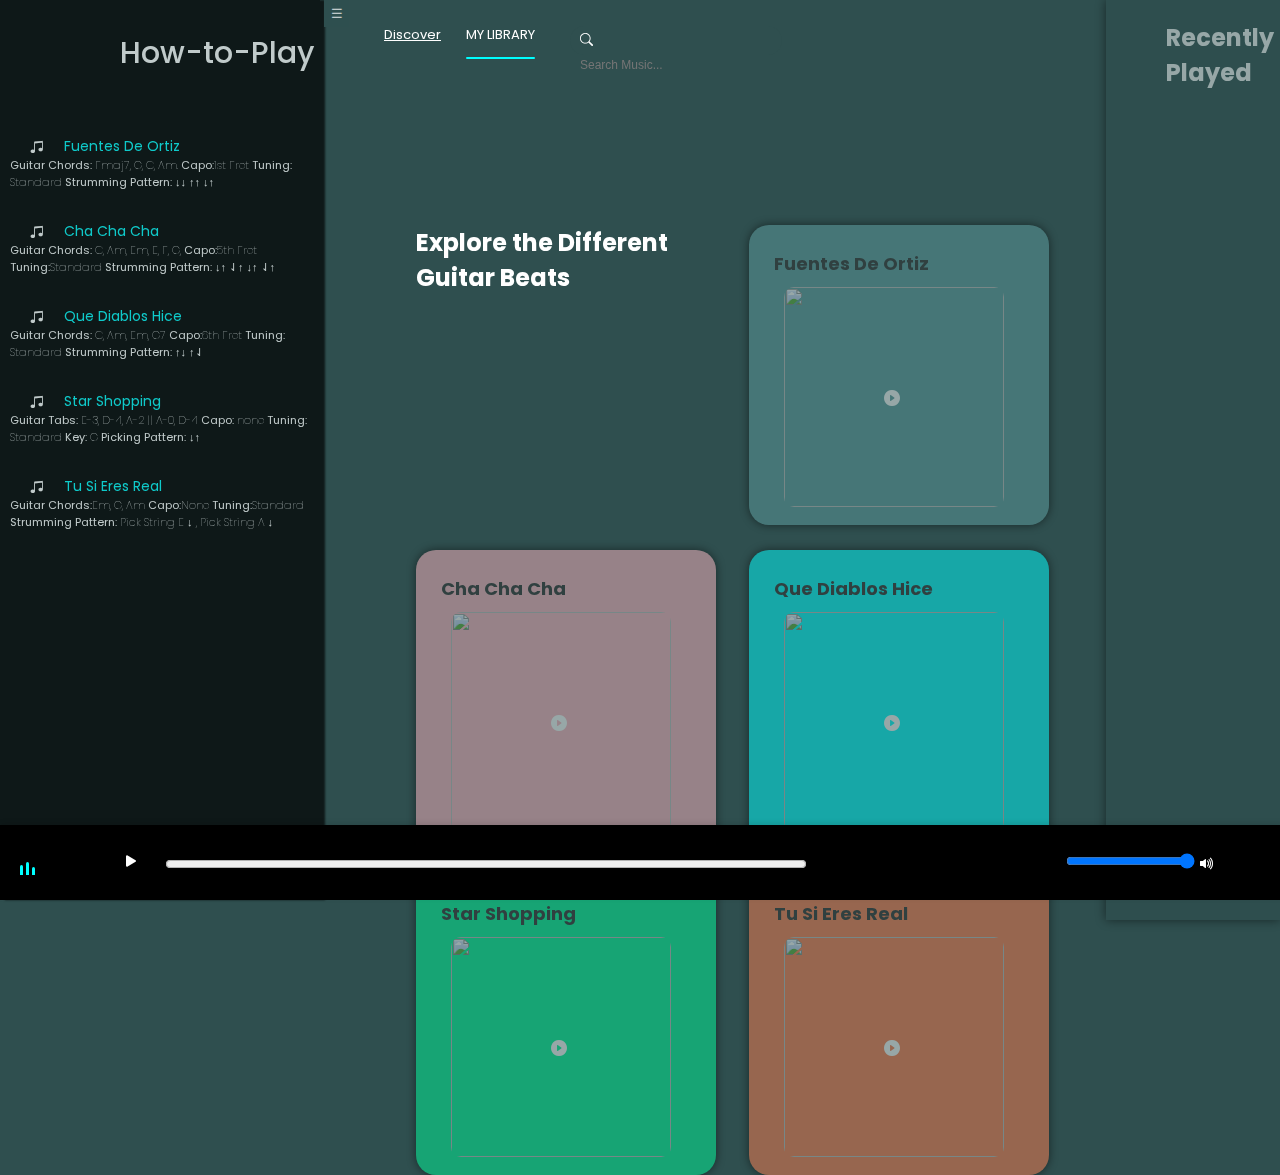
==== index2.html @ 8ebd06b8 "Add files via upload" ====
<!DOCTYPE html>
<html>
<head>
<meta charset="utf-8">
<meta name="viewport" content="width=device-width, initial-scale=1.0">
<title>My Library</title>
<link href="styles.css" rel="stylesheet" type="text/css">
<script src="script.js"></script>
<link rel="stylesheet" href="https://cdn.jsdelivr.net/npm/bootstrap-icons@1.11.3/font/bootstrap-icons.min.css">
</head>
	
<div class="audiosources">
    <audio id="Fuentes De Ortiz">
        <source src="./audio/seratonin.mp3" type="audio/mpeg">
    </audio>
    <audio id="Cha Cha Cha">
        <source src="./audio/dopamine.mp3" type="audio/mpeg">
    </audio>
    <audio id="Que Diablos Hice">
        <source src="./audio/oxytocin.mp3" type="audio/mpeg">
    </audio>
    <audio id="Star Shopping">
        <source src="./audio/epinephrine.mp3" type="audio/mpeg">
    </audio>
    <audio id="Tu Si Eres Real">
        <source src="./audio/endorphin.mp3" type="audio/mpeg">
    </audio>
</div>

	
<body>
	<div class="song_side">
		<nav>
			<ul>
				<li><a href="index.html">Discover</a></li>
				<li>MY LIBRARY <span></span></li>
			</ul>
			<div class="search">
				<i class="bi bi-search"></i>
				<input type="text" placeholder="Search Music...">
			</div>
		</nav>
	</div>
	
	 <div class="wrapper">
	<div class="menu_side">
		<button id="toggleMenuButton">&#9776;</button>
		<h1>How-to-Play</h1>
		<div class="playlist"> 
			<h4 class="active"> <span></span><i class="bi bi-music-note-beamed"></i> Fuentes De Ortiz</h4>
			<p> <strong>Guitar Chords:</strong> Fmaj7, G, C, Am. <strong>Capo:</strong>1st Fret <strong>Tuning:</strong> Standard <strong>Strumming Pattern: </strong> &darr;&darr;	&uarr;&uarr; &darr;&uarr;</p>
			<h4 class="active"> <span></span><i class="bi bi-music-note-beamed"></i> Cha Cha Cha</h4>
			<p><strong>Guitar Chords:</strong> C, Am, Em, E, F, G, <strong>Capo:</strong>5th Fret <strong>Tuning:</strong>Standard <strong>Strumming Pattern: </strong> &darr;&uarr; &#8643;&uarr; &darr;&uarr; &#8643;&uarr;</p>
			<h4 class="active"> <span></span><i class="bi bi-music-note-beamed"></i> Que Diablos Hice </h4>
			<p><strong>Guitar Chords:</strong> C, Am, Em, G7 <strong>Capo:</strong>6th Fret <strong>Tuning:</strong> Standard <strong>Strumming Pattern: </strong> &uarr;&darr; &uarr;&#8643; </p>
			<h4 class="active"> <span></span><i class="bi bi-music-note-beamed"></i> Star Shopping</h4>
			<p> <strong>Guitar Tabs: </strong>E-3, D-4, A-2 || A-0, D-4 <strong>Capo:</strong> none <strong>Tuning: </strong>Standard <strong>Key: </strong>G <strong>  Picking Pattern: </strong> &darr;&uarr;</p>
			<h4 class="active"> <span></span><i class="bi bi-music-note-beamed"></i> Tu Si Eres Real</h4>
			<p> <strong>Guitar Chords:</strong>Em, G, Am <strong>Capo:</strong>None <strong>Tuning:</strong>Standard <strong>Strumming Pattern: </strong> Pick String E &darr; , Pick String A &darr;</p>
		
		</div>
	</div>
	
	<div class="master_play">
		<div class="wave">
			<div class="wave1"></div>
			<div class="wave1"></div>
			<div class="wave1"></div>
		</div>
		
<div class="audio-controls">
    <button id="playPauseButton"><i class="bi bi-play-fill"></i></button>
    <progress id="progressBar" value="0" max="100"></progress>
	<input type="range" id="volumeSlider" min="0" max="1" step="0.01" value="1"> <i class="bi bi-volume-up-fill"></i>
</div>

	</div>
	
	<div id="sidebar">
		
		<div id="recentlyPlayedSection">
		<h2>Recently Played</h2>
		<ul id="recentlyPlayedList">
			
		</ul>
		</div>
	</div>

	<section id="genres">
		<div class="genre-container">
			<h2>Explore the Different Guitar Beats</h2>
			
			<div class="genre-box" id="sero">
				<h3>Fuentes De Ortiz</h3>
				
				<div class="play-button-container">
					<i class="bi playlistPlay bi-play-circle-fill" id="1" width="50" height="50"></i>
				</div>
				
				<img src="./images/ortiz.jpeg" width="220" height="220" alt="" id="image"/>
			</div>
			
			<div class="genre-box" id="dopa">
				<h3>Cha Cha Cha</h3>
				
				<div class="play-button-container">
					<i class="bi playlistPlay bi-play-circle-fill" id="2" width="50" height="50"></i>
				</div>
				
				<img src="./images/cha.jpeg" width="220" height="220" alt="" id="image2"/>
				
			</div>
			
			<div class="genre-box" id="oxy">
				<h3>Que Diablos Hice</h3>
				
				<div class="play-button-container">
					<i class="bi playlistPlay bi-play-circle-fill" id="3" width="50" height="50"></i>
				</div>
				
				<img src="./images/que.png" width="220" height="220" alt="" id="image3"/>
			</div>
			
			<div class="genre-box" id="pine">
				<h3>Star Shopping</h3>
				<div class="play-button-container">
					<i class="bi playlistPlay bi-play-circle-fill" id="4" width="50" height="50"></i>
				</div>
				<img src="./images/star.jpeg" width="220" height="220" alt="" id="image4"/>
			</div>
			
			<div class="genre-box" id="endo">
				<h3>Tu Si Eres Real</h3>
				<div class="play-button-container">
					<i class="bi playlistPlay bi-play-circle-fill" id="5" width="50" height="50"></i>
				</div>
				<img src="./images/real.jpeg" width="220" height="220" alt="" id="image5"/>	 
			</div>
		</div>
	</section>
	</div>
</body>
</html>
---- styles.css ----
@charset "utf-8";
/* CSS Document */

/* Google font 'poppins' */
@import url('https://fonts.googleapis.com/css2?family=Poppins:ital,wght@0,100;0,200;0,300;0,400;0,500;0,600;0,700;0,800;0,900;1,100;1,200;1,300;1,400;1,500;1,600;1,700;1,800;1,900&display=swap');

/* Example media query for adjusting styles for small screens */
@media only screen and (max-width: 600px) {
    /* CSS rules for small screens */
}

/* Media query for tablets and smaller screens */
@media only screen and (max-width: 768px) {
    .container {
        width: 90%; /* Adjusted width for smaller screens */
    }
}

/* Media query for mobile devices */
@media only screen and (max-width: 480px) {
    .container {
        width: 95%; /* Further adjust width for mobile devices */
    }
}


* {
    padding: 0;
    margin: 0;
    color: white;
}

html, body {
    height: 100vh;
    width: 100vw;
}

body {
    margin: 0;
    background-color: darkslategray;
    font-family: "Poppins", sans-serif;
    display: flex;
    align-items: center;
    justify-content: center;
}

.menu_side {
    position: fixed;
    width: 25%;
    height: 100%;
    background-color: black;
    opacity: .7;
    box-shadow: 5px 0px 2px black;
    left: 0;
    top: 0;
    z-index: 3;
}
.menu_side h1 {
	font-size: 30px;
	margin: 30px 0px 0px 120px;
	font-weight: 500;
	color: white;
}
.menu_side h2 {
	font-size: 30px;
	margin: 100px 0px 0px 150px;
	font-weight: 500;
	color: white;
	cursor: pointer;
}
.menu_side p {
	font-size: 11px;
	margin: 0px 0px 0px -20px;
	font-weight: 15;
	color: white;
	padding-bottom: 30px;
	
}

.menu_side .playlist{
	margin: 60px 0px 0px 30px;
	
}

.menu_side .playlist h4{
	font-size:14px;
	font-weight: 400;
	padding-bottom: 0px;
	color: orange;
	cursor: pointer;
	display: flex;
	align-items: center;
	transition: 0.3s linear;
}
.menu_side .playlist h4:hover {
	color:white;
}

.menu_side .playlist h4 span{
	position: relative;
	margin-right: 35px;
}
.menu_side .playlist h4 span:before {
	content: ' ';
	position: absolute;
	width:4px;
	height:4px;
	border:2px solid yellow;
	border-radius: 50%;
	top: -4px;
	transition: 0.3s linear;
}
.menu_side .playlist h4:hover span:before{
	border:2px solid white;
}
.menu_side .playlist h4 .bi{
	display: none;
}
.menu_side .playlist .active{
	color:aqua;
}
.menu_side .playlist .active span{
	display:none;
}
.menu_side .playlist .active .bi{
	display: flex;
	margin-right: 20px;
}
.master_play {
    position: fixed;
    bottom: 0;
    left: 0;
    background-color: black; /* Adjust as needed */
	opacity: 1;
    box-shadow: 0px -2px 5px rgba(0, 0, 0, 0.1); /* Optional: add a shadow for visual appeal */
    display: flex;
    justify-content: center;
    align-items: center;
    padding: 20px; /* Adjust padding as needed */
    z-index: 1000; /* Ensure it appears above other content */
}

 .master_play .wave{
	width: 30px;
	height: 30px;
	/*border: 1px solid black;*/
	padding-bottom: 5px;
	display:flex;
	align-items: flex-end;
	margin-right: 30px;
	 background-color: black;
}
 .master_play .wave .wave1{
	width: 3px;
	height: 10px;
	margin-right: 3px;
	border-radius: 10px 10px 0px 0px;
	background: aqua;
	animation: wave .5s linear infinite;
}
 .master_play .wave .wave1:nth-child(2){
	height: 13px;
	animation-delay: .4s;
}
 .master_play .wave .wave1:nth-child(3){
	height: 8px;
	animation-delay: .8s;
}

 .master_play .active2 .wave1{
	
	animation: wave .5s linear infinite;
}
 .master_play .active2 .wave1:nth-child(2){

	animation-delay: .4s;
}
.master_play .active2 .wave1:nth-child(3){

	animation-delay: .8s;
}

@keyframes wave{
	0%{
		height:10px;
	}
	50%{
		height:15px;
	}
	100%{
		height:10px;
	}
}
.master_play button{
	font-size: 20px;
	color: black;
	margin: 0px 20px 0px 40px;
	border:1px solid black;
	cursor: pointer;
	
}
.audio-controls{
	width: 100vw;
	cursor: pointer;
}
#playPauseButton{
	background-color: black;
}
#progressBar{
	width:50vw;
}
#volumeSlider{
	margin-left: 20vw;
	cursor: pointer;
}

.song_side {
    position: absolute; /* Fixed position to make it appear at the top */
    top: 0; /* Align to the top of the viewport */
	right: 0;
}

.song_side nav {
    width: 100vw;
    display: flex;
	padding-top: 25px;
	/*box-shadow: 0px 5px 0px black;*/
	
}

.song_side nav ul {
    display: flex;
    padding: 0; /* Remove default padding */
	margin-left: 30vw;
}

.song_side nav ul li {
    position: relative;
    list-style-type: none;
    font-size: 13px;
    color: white;
    margin-right: 25px;
    cursor: pointer;
    transition: .3s linear;
}

.song_side nav ul li:hover {
    color: black;
}

.song_side nav ul li:nth-child(1) {
    color: white;
}

.song_side nav ul li span {
    position: absolute;
    width: 100%;
    height: 2.5px;
    background: aqua;
    bottom: -5px;
    left: 0;
    border-radius: 20px;
}

.song_side nav .search {
    position: relative;
    width: 15vw;
	height: 3vh;
    padding: 1px 10px;
	margin-right: 400px;
    border-radius: 20px;
    color: gray;
}

.song_side nav .search::before {
    content: ' ';
    position: absolute;
    width: 100%;
    height: 100%;
    border-radius: 20px;
    background-color:darkslategray;
    backdrop-filter: blur(5px);
    z-index: -1;
}

.song_side nav .search .bi {
    font-size: 13px;
    padding: 3px 0px 0px 10px;
	color:white;
}

.song_side nav .search input {
    background: none;
    outline: none;
    border: none;
    padding: 0px 10px;
    color: black;
    font-size: 12px;
}
#sidebar {
  position: fixed;
  top: 0;
  right: 0;
  width: 12%; /* Adjust as needed */
  height: 100%; /* Make the sidebar take up the full height of the viewport */
  background-color:darkslategray;
font-weight: 3;
  padding: 10px;
  overflow-y: auto; /* Add scrollbar if content exceeds sidebar height */
  z-index:2; /* Ensure the sidebar appears on top of other content */
	opacity: .5;
	box-shadow: 0px 0px 10px black;
}
#sidebar h2 {
  color:white;
	opacity: 1;
	margin-left: 50px;
	padding-top:10px;
	padding-bottom: 30px;
}

#recentlyPlayedList {
  list-style-type:none;
  padding:0;
}

#recentlyPlayedList li {
  margin-bottom: 5px;
  cursor: pointer;
	color:white;
}

#recentlyPlayedList li:hover {
  color: black;
}
/* Style for the playlist boxes */
.genre-container {
  display: grid;
  /* border: 1px solid black; */
  width: 50vw;
  height: 50vh;
  margin-left: 15vw;
  grid-template-columns: repeat(auto-fit, minmax(250px, 1fr));
  gap: 25px;
}


/* Style for the genre boxes */
.genre-box {
  background-color: #f0f0f0;
  border-radius: 20px;
  padding: 25px;
	width:250px;
	height:250px;
}

.genre-box h3 {
  margin-top: 0;
  font-size: 18px;
  color: #333;
}
#sero{
	background-color: cadetblue;
	opacity: 0.5;
	box-shadow: 0px 0px 10px black;
}
#dopa{
	background-color: lightpink;
	opacity: 0.5;
	box-shadow: 0px 0px 10px black;
}
#oxy{
	background-color: aqua;
		opacity: 0.5;
	box-shadow: 0px 0px 10px black;
}
#pine{
	background-color: mediumspringgreen;
	opacity: 0.5;
	box-shadow: 0px 0px 10px black;
}
#endo{
	background-color: coral;
	opacity: 0.5;
	box-shadow: 0px 0px 10px black;
		
}
.genre-box img{
	border-radius: 20px;
	padding: 10px;
	opacity: 1;
	cursor: pointer;
}
.song_side .popular_song .pop_song li .img_play .bi{
	position: absolute;
	font-size: 20px;
	cursor: pointer;
	transition: .3s linear;
	opacity: 0;
}
.genre-container .genre-box .bi{
	display:flex;
	position: absolute;
	color:white;
	cursor: pointer;
	transition: .3s linear;
	
	
}
.genre-container .genre-box .bi:hover{
	color:black;
}
.genre-box {
    position: relative;
}

.play-button-container {
    position: absolute;
    top: 55%;
    left:45%;
    transform: translate(-50%, -50%);
	
}


.menu_side.collapsed {
    /* Move the menu off-screen when collapsed */
    transform: translateX(-100%);
	transition: transform 0.7s ease;
}
#toggleMenuButton{
	position: absolute;
	color:white;
	background-color: darkslategray;
	box-decoration-break: none;
	width: 2vw;
	height:3vh;
	margin-left: 25.3vw;
	border: none;
	
}
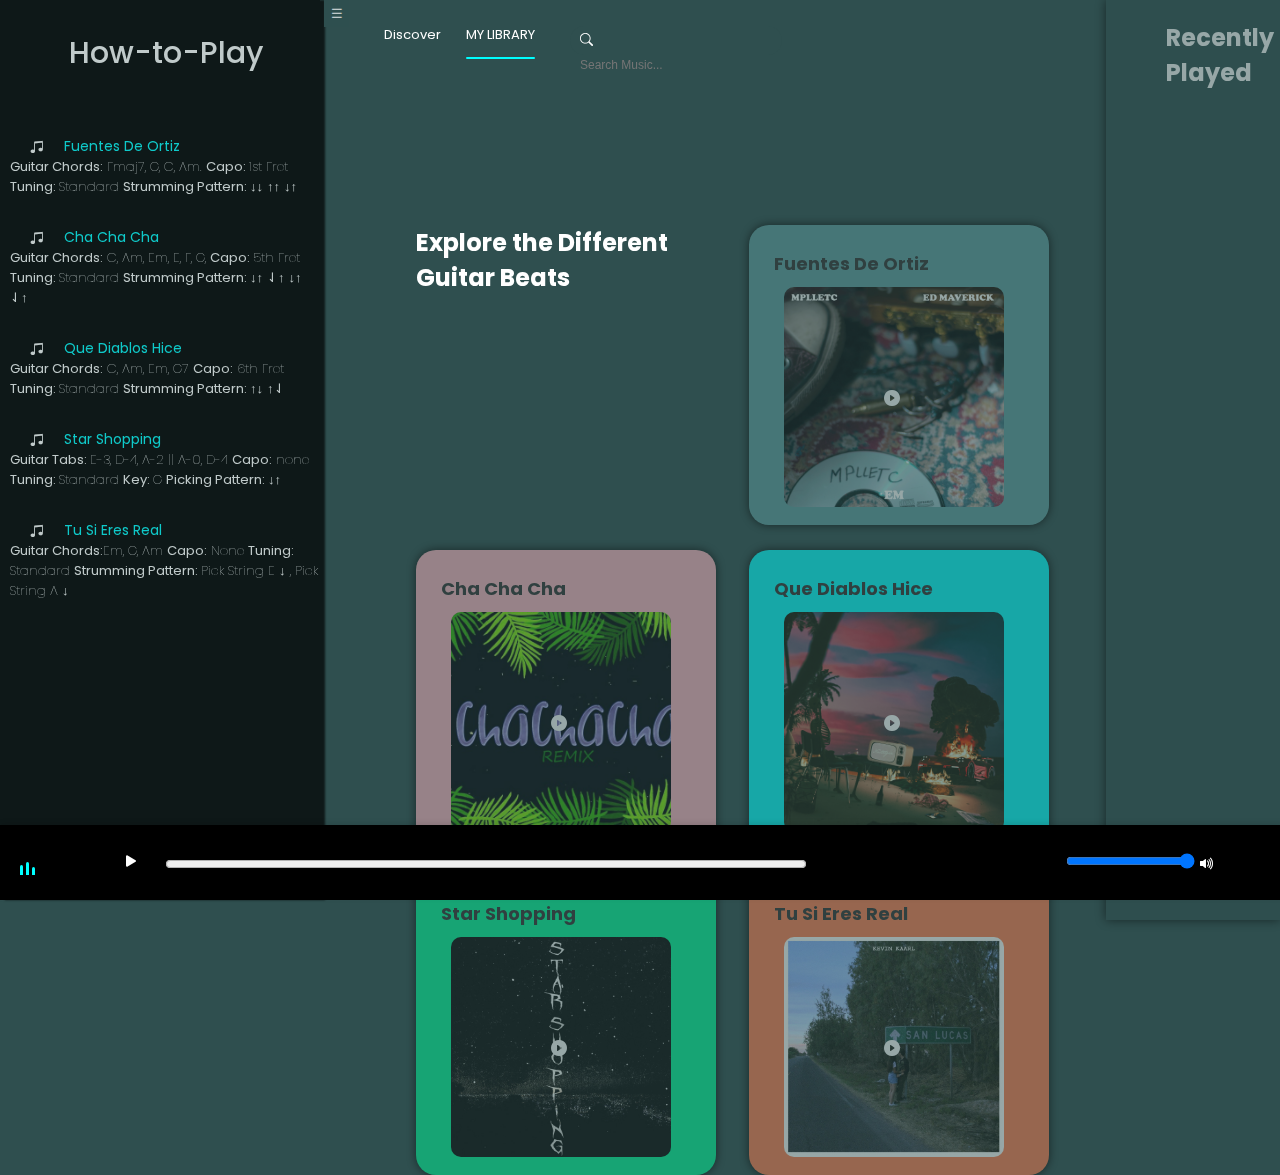
==== commit 5aed81ad: "Update index2.html" ====
--- a/index2.html
+++ b/index2.html
@@ -11,19 +11,19 @@
 	
 <div class="audiosources">
     <audio id="Fuentes De Ortiz">
-        <source src="./audio/seratonin.mp3" type="audio/mpeg">
+        <source src="audio/seratonin.mp3" type="audio/mpeg">
     </audio>
     <audio id="Cha Cha Cha">
-        <source src="./audio/dopamine.mp3" type="audio/mpeg">
+        <source src="audio/dopamine.mp3" type="audio/mpeg">
     </audio>
     <audio id="Que Diablos Hice">
-        <source src="./audio/oxytocin.mp3" type="audio/mpeg">
+        <source src="audio/oxytocin.mp3" type="audio/mpeg">
     </audio>
     <audio id="Star Shopping">
-        <source src="./audio/epinephrine.mp3" type="audio/mpeg">
+        <source src="audio/epinephrine.mp3" type="audio/mpeg">
     </audio>
     <audio id="Tu Si Eres Real">
-        <source src="./audio/endorphin.mp3" type="audio/mpeg">
+        <source src="audio/endorphin.mp3" type="audio/mpeg">
     </audio>
 </div>
 
@@ -48,15 +48,15 @@
 		<h1>How-to-Play</h1>
 		<div class="playlist"> 
 			<h4 class="active"> <span></span><i class="bi bi-music-note-beamed"></i> Fuentes De Ortiz</h4>
-			<p> <strong>Guitar Chords:</strong> Fmaj7, G, C, Am. <strong>Capo:</strong>1st Fret <strong>Tuning:</strong> Standard <strong>Strumming Pattern: </strong> &darr;&darr;	&uarr;&uarr; &darr;&uarr;</p>
+			<p> <strong>Guitar Chords:</strong> Fmaj7, G, C, Am. <strong> Capo: </strong> 1st Fret <strong> Tuning: </strong> Standard <strong> Strumming Pattern: </strong> &darr;&darr;	&uarr;&uarr; &darr;&uarr;</p>
 			<h4 class="active"> <span></span><i class="bi bi-music-note-beamed"></i> Cha Cha Cha</h4>
-			<p><strong>Guitar Chords:</strong> C, Am, Em, E, F, G, <strong>Capo:</strong>5th Fret <strong>Tuning:</strong>Standard <strong>Strumming Pattern: </strong> &darr;&uarr; &#8643;&uarr; &darr;&uarr; &#8643;&uarr;</p>
+			<p><strong>Guitar Chords:</strong> C, Am, Em, E, F, G, <strong> Capo: </strong> 5th Fret <strong> Tuning: </strong> Standard <strong> Strumming Pattern: </strong> &darr;&uarr; &#8643;&uarr; &darr;&uarr; &#8643;&uarr;</p>
 			<h4 class="active"> <span></span><i class="bi bi-music-note-beamed"></i> Que Diablos Hice </h4>
-			<p><strong>Guitar Chords:</strong> C, Am, Em, G7 <strong>Capo:</strong>6th Fret <strong>Tuning:</strong> Standard <strong>Strumming Pattern: </strong> &uarr;&darr; &uarr;&#8643; </p>
+			<p><strong>Guitar Chords:</strong> C, Am, Em, G7 <strong>Capo:</strong> 6th Fret <strong> Tuning: </strong> Standard <strong> Strumming Pattern: </strong> &uarr;&darr; &uarr;&#8643; </p>
 			<h4 class="active"> <span></span><i class="bi bi-music-note-beamed"></i> Star Shopping</h4>
-			<p> <strong>Guitar Tabs: </strong>E-3, D-4, A-2 || A-0, D-4 <strong>Capo:</strong> none <strong>Tuning: </strong>Standard <strong>Key: </strong>G <strong>  Picking Pattern: </strong> &darr;&uarr;</p>
+			<p> <strong>Guitar Tabs: </strong>E-3, D-4, A-2 || A-0, D-4 <strong> Capo:</strong> none <strong> Tuning: </strong> Standard <strong> Key: </strong> G <strong>  Picking Pattern: </strong> &darr;&uarr;</p>
 			<h4 class="active"> <span></span><i class="bi bi-music-note-beamed"></i> Tu Si Eres Real</h4>
-			<p> <strong>Guitar Chords:</strong>Em, G, Am <strong>Capo:</strong>None <strong>Tuning:</strong>Standard <strong>Strumming Pattern: </strong> Pick String E &darr; , Pick String A &darr;</p>
+			<p> <strong>Guitar Chords:</strong>Em, G, Am <strong> Capo:</strong> None <strong> Tuning: </strong>Standard <strong> Strumming Pattern: </strong> Pick String E &darr; , Pick String A &darr;</p>
 		
 		</div>
 	</div>
@@ -97,7 +97,7 @@
 					<i class="bi playlistPlay bi-play-circle-fill" id="1" width="50" height="50"></i>
 				</div>
 				
-				<img src="./images/ortiz.jpeg" width="220" height="220" alt="" id="image"/>
+				<img src="images/ortiz.jpeg" width="220" height="220" alt="" id="image"/>
 			</div>
 			
 			<div class="genre-box" id="dopa">
@@ -107,7 +107,7 @@
 					<i class="bi playlistPlay bi-play-circle-fill" id="2" width="50" height="50"></i>
 				</div>
 				
-				<img src="./images/cha.jpeg" width="220" height="220" alt="" id="image2"/>
+				<img src="images/cha.jpeg" width="220" height="220" alt="" id="image2"/>
 				
 			</div>
 			
@@ -118,7 +118,7 @@
 					<i class="bi playlistPlay bi-play-circle-fill" id="3" width="50" height="50"></i>
 				</div>
 				
-				<img src="./images/que.png" width="220" height="220" alt="" id="image3"/>
+				<img src="images/que.png" width="220" height="220" alt="" id="image3"/>
 			</div>
 			
 			<div class="genre-box" id="pine">
@@ -126,7 +126,7 @@
 				<div class="play-button-container">
 					<i class="bi playlistPlay bi-play-circle-fill" id="4" width="50" height="50"></i>
 				</div>
-				<img src="./images/star.jpeg" width="220" height="220" alt="" id="image4"/>
+				<img src="images/star.jpeg" width="220" height="220" alt="" id="image4"/>
 			</div>
 			
 			<div class="genre-box" id="endo">
@@ -134,10 +134,10 @@
 				<div class="play-button-container">
 					<i class="bi playlistPlay bi-play-circle-fill" id="5" width="50" height="50"></i>
 				</div>
-				<img src="./images/real.jpeg" width="220" height="220" alt="" id="image5"/>	 
+				<img src="images/real.jpeg" width="220" height="220" alt="" id="image5"/>	 
 			</div>
 		</div>
 	</section>
 	</div>
 </body>
-</html>+</html>
--- a/styles.css
+++ b/styles.css
@@ -45,7 +45,7 @@
 }
 
 .menu_side {
-    position: fixed;
+    position:fixed;
     width: 25%;
     height: 100%;
     background-color: black;
@@ -57,9 +57,10 @@
 }
 .menu_side h1 {
 	font-size: 30px;
-	margin: 30px 0px 0px 120px;
+	margin: 30px 0px 0px 12px;
 	font-weight: 500;
 	color: white;
+	text-align: center;
 }
 .menu_side h2 {
 	font-size: 30px;
@@ -69,7 +70,7 @@
 	cursor: pointer;
 }
 .menu_side p {
-	font-size: 11px;
+	font-size: 13px;
 	margin: 0px 0px 0px -20px;
 	font-weight: 15;
 	color: white;
@@ -218,6 +219,10 @@
     position: absolute; /* Fixed position to make it appear at the top */
     top: 0; /* Align to the top of the viewport */
 	right: 0;
+	text-decoration: none;
+}
+.song_side a{
+	text-decoration: none;
 }
 
 .song_side nav {
@@ -232,6 +237,7 @@
     display: flex;
     padding: 0; /* Remove default padding */
 	margin-left: 30vw;
+	text-decoration: none;
 }
 
 .song_side nav ul li {
